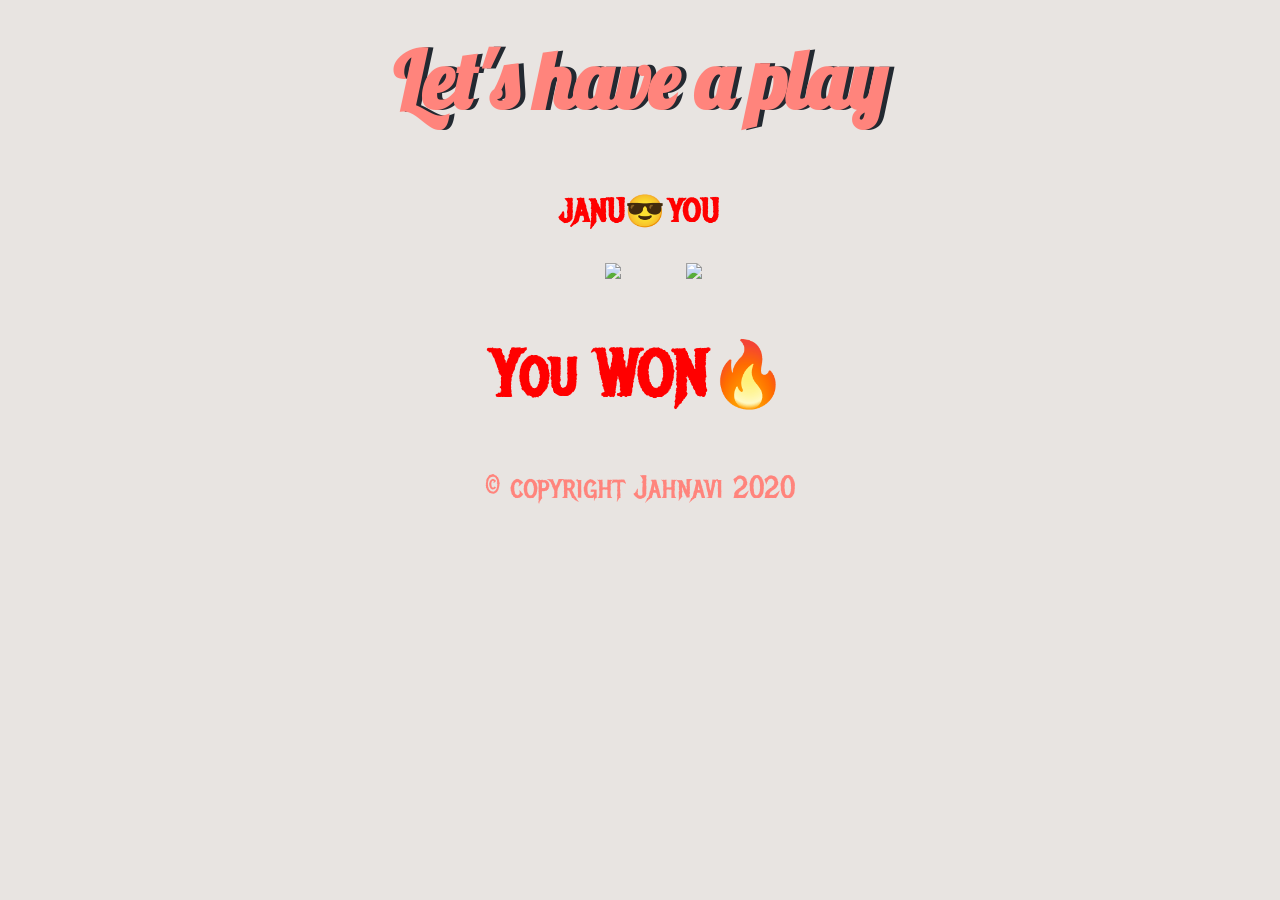
==== index.html @ 4a50845d "dice game" ====
<!DOCTYPE html>
<html lang="en" dir="ltr">
  <head>
    <meta charset="utf-8">
    <title>Dicee</title>
    <link rel="stylesheet" href="styles.css">
    <link href="https://fonts.googleapis.com/css2?family=Lobster&family=Metal+Mania&display=swap" rel="stylesheet">


  </head>
  <body>

    <div class="container">
<h1>Let's have a play</h1>
      <div class="dice">
        <h3>JANU😎</h3>
        <img class="img1" src="images/dice6.png">
      </div>

      <div class="dice">
        <h3>YOU</h3>
        <img class="img2" src="images/dice6.png">
      </div>
      <h2>Refresh Me</h2>

    </div>

    <script src="index.js" charset="utf-8"></script>

  </body>

  <footer>
    © copyright Jahnavi 2020
  </footer>
</html>
---- styles.css ----
.container {
  width: 70%;
  margin: auto;
  text-align: center;
}

.dice {
  text-align: center;
  display: inline-block;

}

body {
  background-color: #e8e4e1;
}

h1 {
  margin: 30px;
  font-family: 'Lobster', cursive;
  text-shadow: 5px 0 #232931;
  font-size: 5rem;
  color: #ff847c;
}

h2 {
  font-size: 4rem;
  color: red;
  font-family: 'Metal Mania', cursive;;
}

h3{
  font-size: 2rem;
  color: red;
  font-family: 'Metal Mania', cursive;;
}

img {
  width: 60%;
}

footer {
  margin-top: 3%;
  margin-bottom: 10%;
  color: #ff847c;
font-size: 2rem;
  text-align: center;
  font-family: 'Metal Mania', cursive;;

}
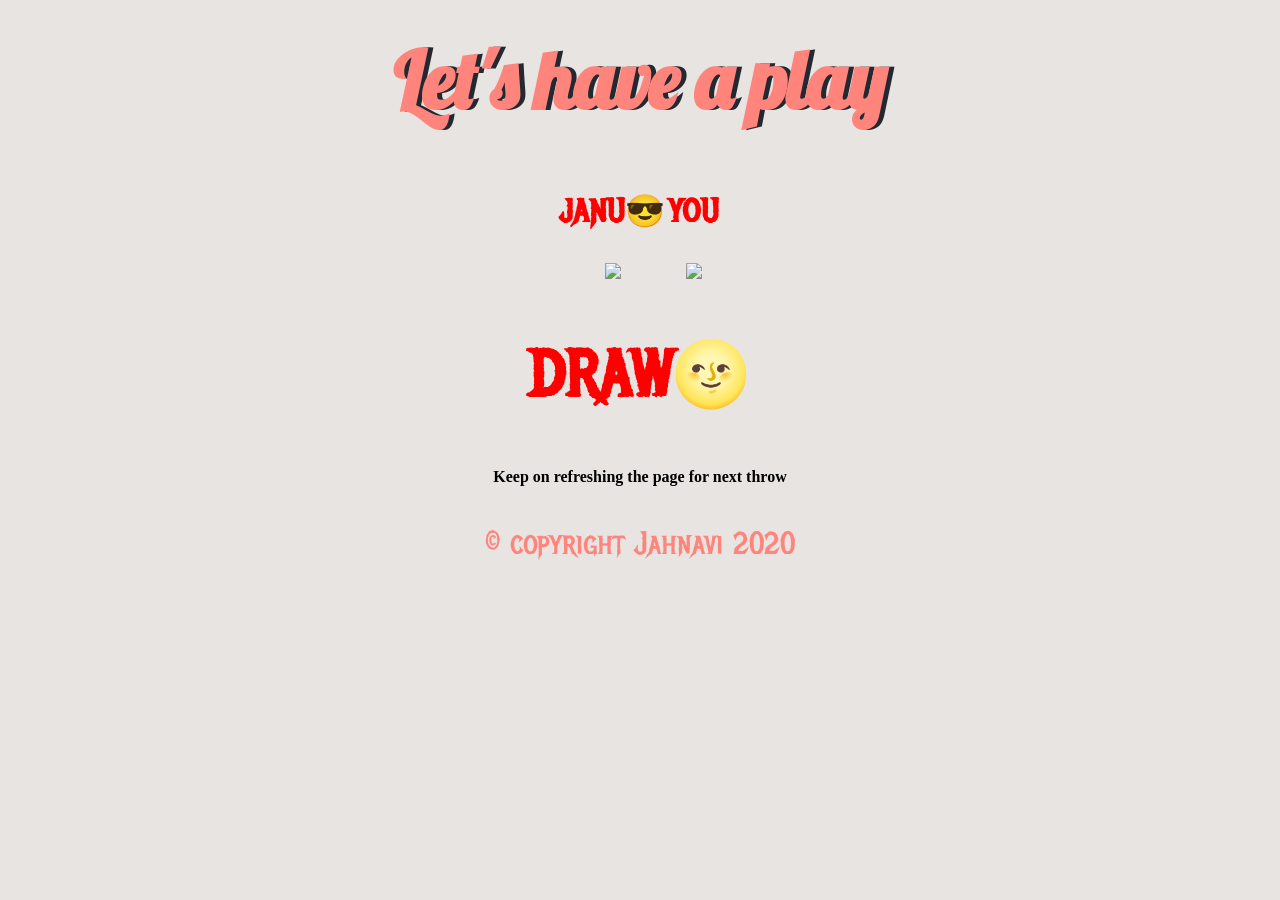
==== commit 4955005a: "Update index.html" ====
--- a/index.html
+++ b/index.html
@@ -22,6 +22,7 @@
         <img class="img2" src="images/dice6.png">
       </div>
       <h2>Refresh Me</h2>
+      <h4>Keep on refreshing the page for next throw</h4>
 
     </div>
 
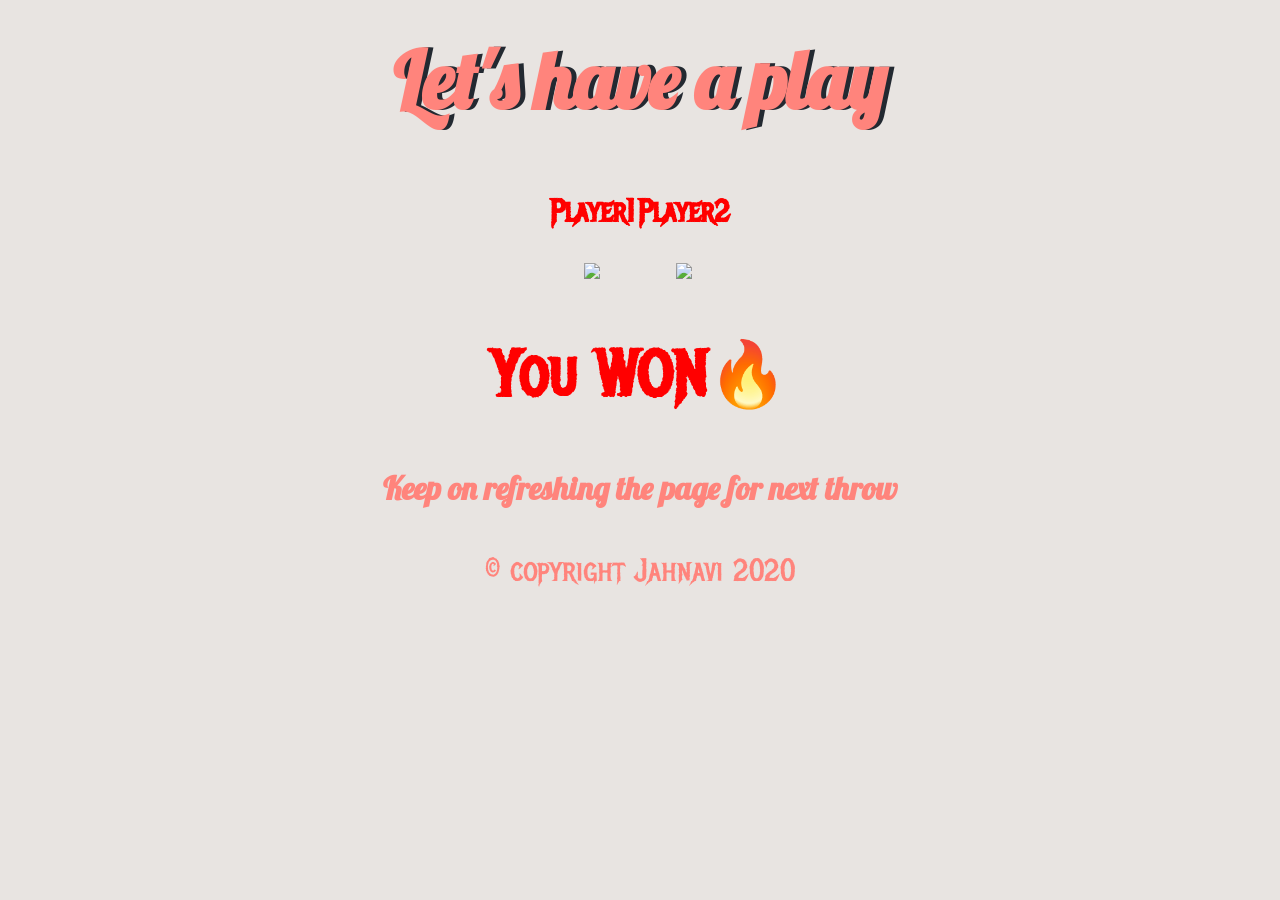
==== commit 9a3c1b18: "Update index.html" ====
--- a/index.html
+++ b/index.html
@@ -13,12 +13,12 @@
     <div class="container">
 <h1>Let's have a play</h1>
       <div class="dice">
-        <h3>JANU😎</h3>
+        <h3>Player1</h3>
         <img class="img1" src="images/dice6.png">
       </div>
 
       <div class="dice">
-        <h3>YOU</h3>
+        <h3>Player2</h3>
         <img class="img2" src="images/dice6.png">
       </div>
       <h2>Refresh Me</h2>
--- a/styles.css
+++ b/styles.css
@@ -25,15 +25,19 @@
 h2 {
   font-size: 4rem;
   color: red;
-  font-family: 'Metal Mania', cursive;;
+  font-family: 'Metal Mania', cursive;
 }
 
 h3{
   font-size: 2rem;
   color: red;
-  font-family: 'Metal Mania', cursive;;
+  font-family: 'Metal Mania', cursive;
 }
-
+h4{
+   font-size: 2rem;
+  color: #ff847c;
+  font-family: 'Lobster', cursive;
+}
 img {
   width: 60%;
 }
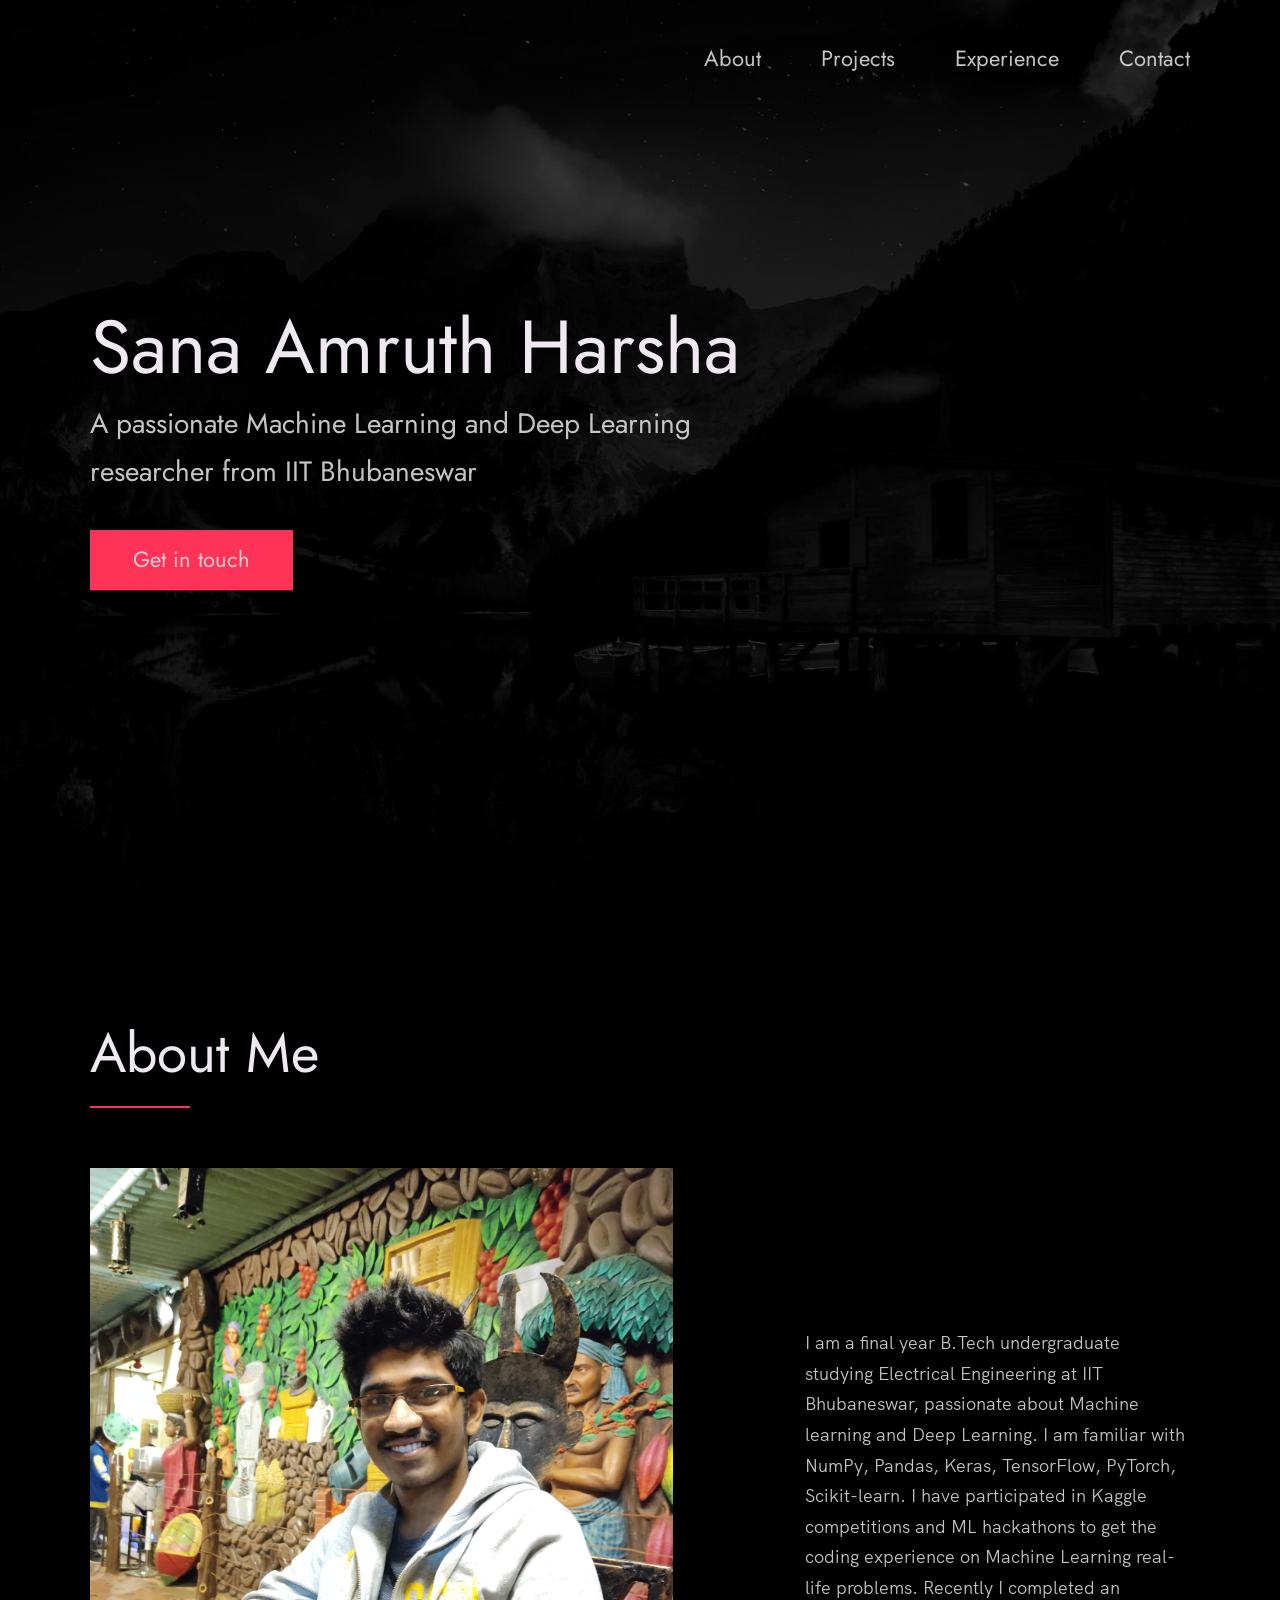
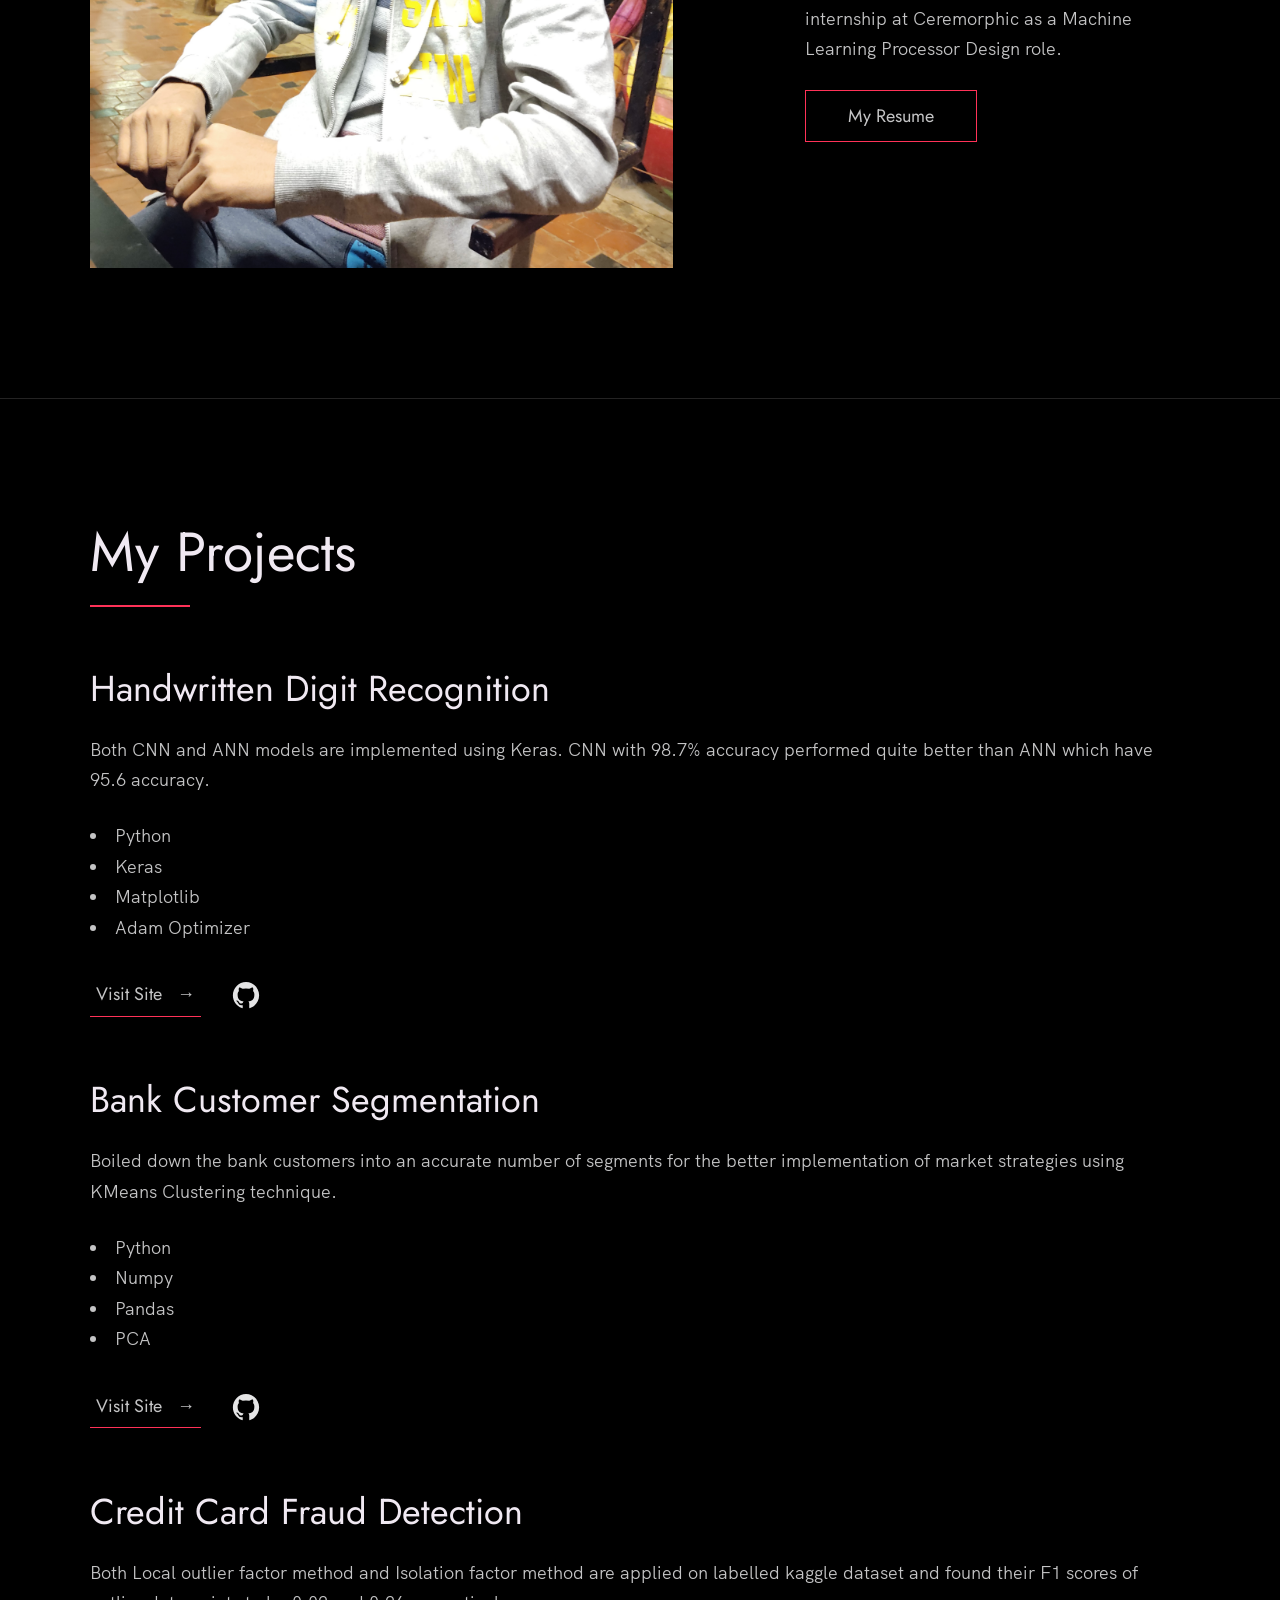
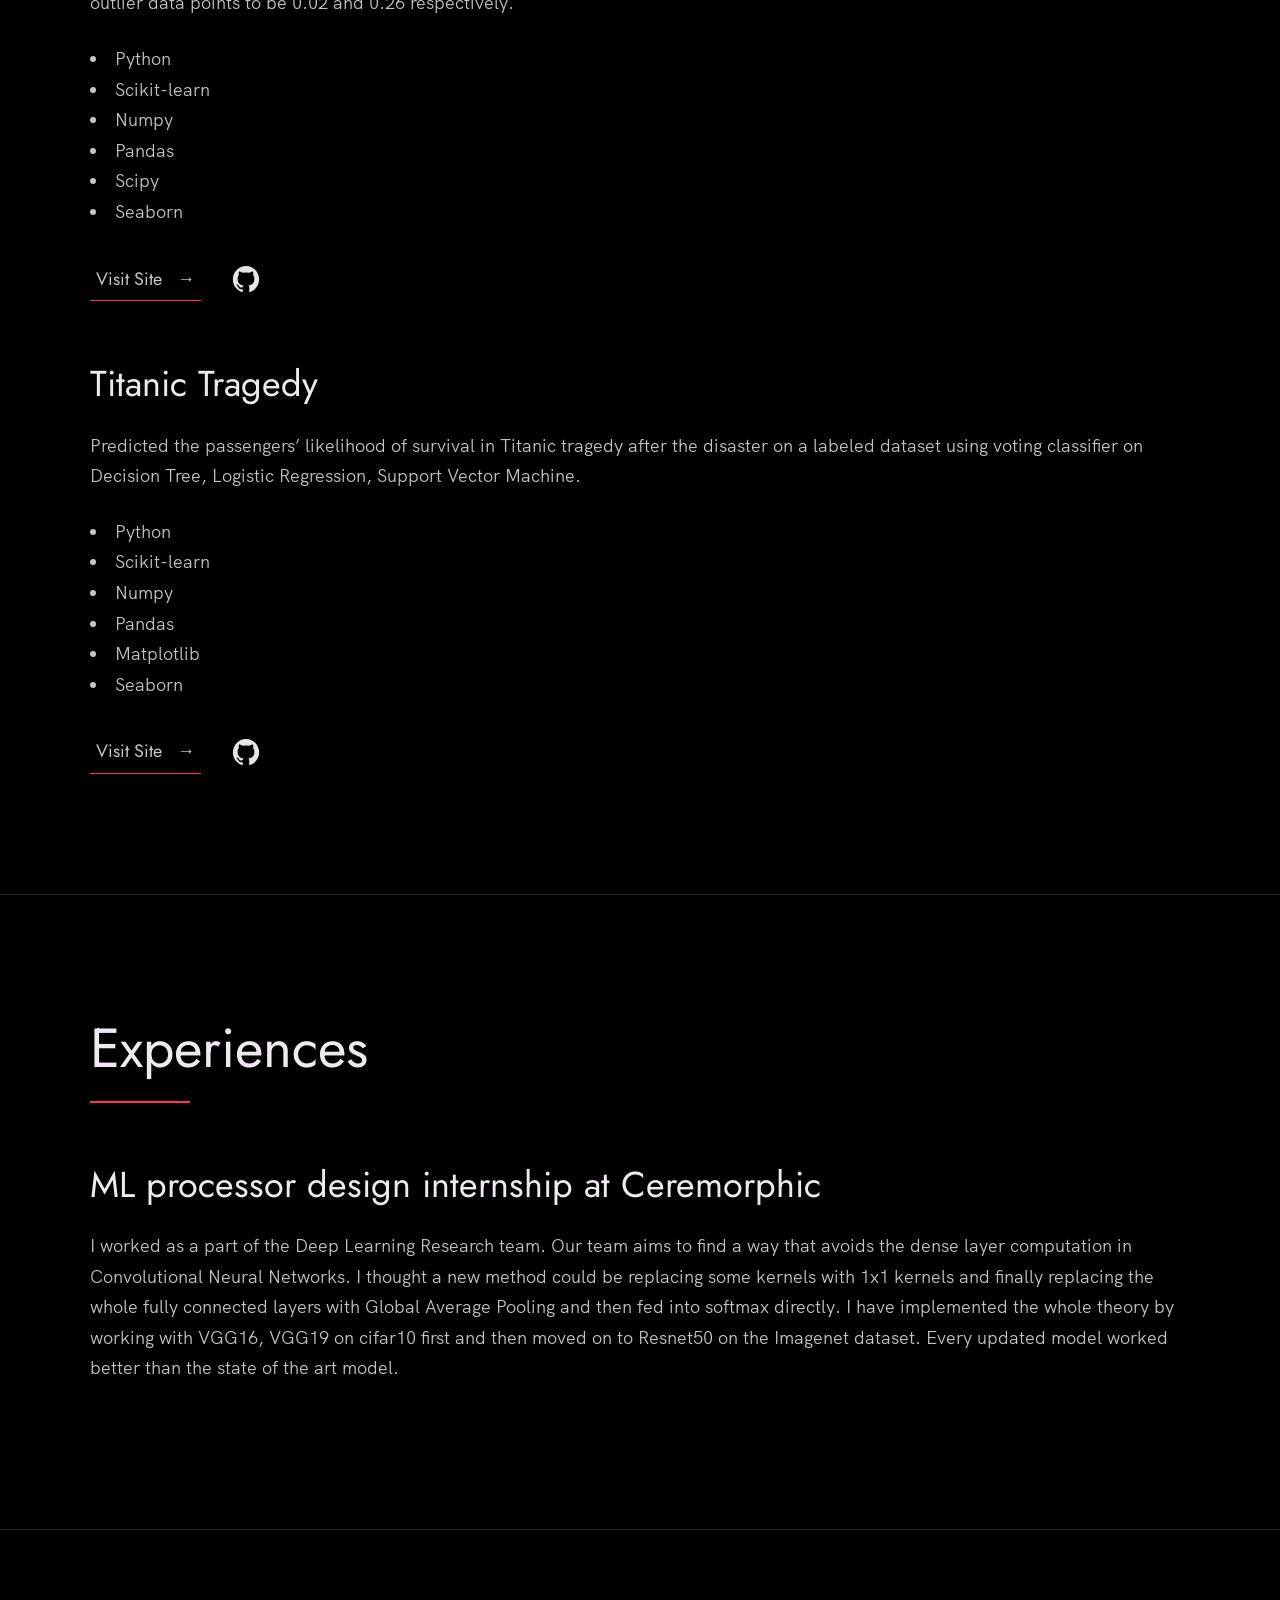
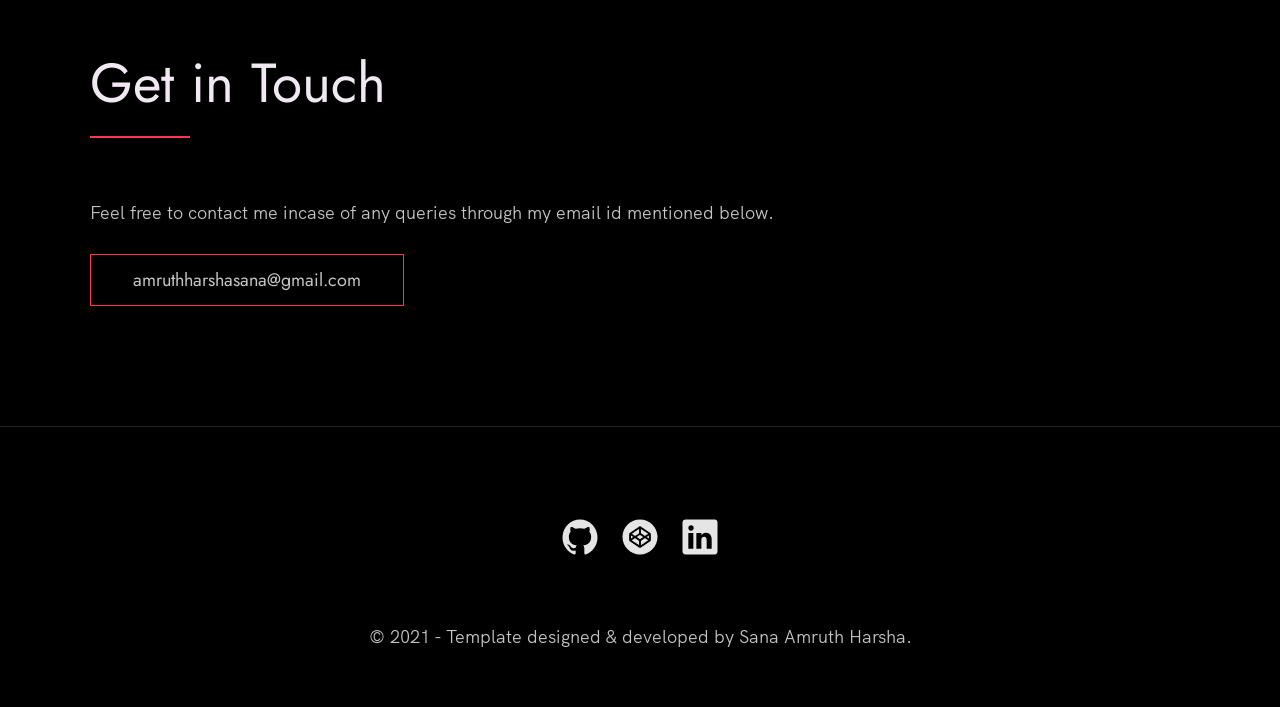
==== commit 2c9f61a6: "Add files via upload" ====
--- a/index.html
+++ b/index.html
@@ -1,36 +1,286 @@
+<!-- 
+  Hello 😊.
+
+  This template is designed and developed by Nisar Hassan Naqvi
+  for anyone to use for free or customize the way they like.
+
+  Github Repo: https://github.com/nisarhassan12/portfolio-template/
+  My Website: https://nisar.dev
+
+  For business & inquires, contact me => syednisarhassan12@gmail.com
+-->
+
+<!--
+  Follow the instructions written in comments to create your stunning portfolio
+-->
+
 <!DOCTYPE html>
-<html lang="en" dir="ltr">
-  <head>
-    <meta charset="utf-8">
-    <title>Dicee</title>
-    <link rel="stylesheet" href="styles.css">
-    <link href="https://fonts.googleapis.com/css2?family=Lobster&family=Metal+Mania&display=swap" rel="stylesheet">
-
-
-  </head>
-  <body>
-
-    <div class="container">
-<h1>Let's have a play</h1>
-      <div class="dice">
-        <h3>Player1</h3>
-        <img class="img1" src="images/dice6.png">
-      </div>
-
-      <div class="dice">
-        <h3>Player2</h3>
-        <img class="img2" src="images/dice6.png">
-      </div>
-      <h2>Refresh Me</h2>
-      <h4>Keep on refreshing the page for next throw</h4>
-
-    </div>
-
-    <script src="index.js" charset="utf-8"></script>
-
-  </body>
-
-  <footer>
-    © copyright Jahnavi 2020
+<html lang="en">
+
+<head>
+  <meta charset="UTF-8" />
+  <meta name="viewport" content="width=device-width, initial-scale=1.0" />
+  <link rel="shortcut icon" type="image/png" href="./images/favicon.png" />
+
+  <!-- Put your site title here -->
+  <title>
+    Amruth Portfolio
+  </title>
+
+  <meta name="description" content="Add small description of yourslef.">
+  <!-- Add some coding keywords below, Ex: (React, CSS etc) -->
+  <meta name="keywords" content="Put your name, skills and some coding keywords" />
+  <link rel="stylesheet" href="index.css" />
+</head>
+
+<body>
+
+  <!-- ***** Header ***** -->
+
+  <header class="header" role="banner" id="top">
+    <div class="row">
+      <nav class="nav" role="navigation">
+        <ul class="nav__items">
+          <li class="nav__item">
+            <a href="#about" class="nav__link">About</a>
+          </li>
+          <li class="nav__item"><a href="#work" class="nav__link">Projects</a></li>
+          <li class="nav__item">
+            <a href="#experi" class="nav__link">Experience</a>
+          </li>
+          
+          <li class="nav__item">
+            <a href="#contact" class="nav__link">Contact</a>
+          </li>
+
+        </ul>
+      </nav>
+    </div>
+    <div class="header__text-box row">
+      <div class="header__text">
+        <h1 class="heading-primary">
+          <!-- Replace the following name with your name -->
+          <span>Sana Amruth Harsha</span>
+        </h1>
+        <!-- Put a small paragraph about yourself -->
+        <p>A passionate Machine Learning and Deep Learning researcher from IIT Bhubaneswar</p>
+        <a href="#contact" class="btn btn--pink">Get in touch</a>
+      </div>
+    </div>
+  </header>
+
+  <main role="main">
+
+    <!-- ***** Work ***** -->
+    <section class="about" id="about">
+      <div class="row">
+        <h2>About Me</h2>
+        <div class="about__content">
+          <div class="about__text">
+            <!-- Replace the below paragraph with info about yourself -->
+            <p>
+              I am a final year B.Tech undergraduate studying Electrical Engineering at IIT Bhubaneswar, passionate about Machine learning and Deep Learning. I am familiar with NumPy, Pandas, Keras, TensorFlow, PyTorch, Scikit-learn. I have participated in Kaggle competitions and ML hackathons to get the coding experience on
+Machine Learning real-life problems. Recently I completed an internship at Ceremorphic as a Machine Learning Processor Design role.
+            </p>
+            <!-- Provide a link to your resume -->
+            <a href="https://drive.google.com/file/d/1zD6Z9ioSCTQMP22d_yyIoJVySQbcvhkI/view?usp=sharing" class="btn">My Resume</a>
+          </div>
+
+          <div class="about__photo-container">
+            <!-- Add a nice photo of yourself -->
+            <img class="about__photo" height=700 src="./images/sana.jpg" alt="" />
+          </div>
+        </div>
+      </div>
+    </section>
+    <section class="work" id="work">
+      <div class="row">
+        <h2>My Projects</h2>
+        <div class="work__boxes">
+
+          <!-- Each div with the work__box class is a project. -->
+
+          <div class="work__bo">
+            <div class="work__tex">
+              <h3>Handwritten Digit Recognition</h3>
+              <p>
+                Both CNN and ANN models are implemented using Keras. CNN with 98.7% accuracy performed quite better than ANN which have 95.6 accuracy.
+              </p>
+              <ul class="work__list">
+                <li>Python</li>
+                <li>Keras</li>
+                <li>Matplotlib</li>
+                <li>Adam Optimizer</li>
+              </ul>
+
+              <div class="work__links">
+                <a href="https://github.com/SanaAmruth" target="_blank" class="link__text">
+                  Visit Site <span>&rarr;</span>
+                </a>
+                <a href="https://github.com/SanaAmruth/MyML/tree/master/ANN_CNN_study" title="View Source Code" target="_blank">
+                  <img src="./images/github.svg" class="work__code" alt="GitHub">
+                </a>
+              </div>
+            </div>
+
+          </div>
+          <br>
+          <br>
+          <div class="work__bo">
+            <div class="work__tex">
+              <h3>Bank Customer Segmentation</h3>
+              <p>
+                Boiled down the bank customers into an accurate number of segments for the better implementation of market strategies using KMeans Clustering technique.
+              </p>
+              <ul class="work__list">
+                <li>Python</li>
+                <li>Numpy</li>
+                <li>Pandas</li>
+                <li>PCA</li>
+              </ul>
+
+              <div class="work__links">
+                <a href="https://github.com/SanaAmruth" target="_blank" class="link__text">
+                  Visit Site <span>&rarr;</span>
+                </a>
+                <a href="https://github.com/SanaAmruth/MyML/tree/master/Customer_segmentation" title="View Source Code" target="_blank">
+                  <img src="./images/github.svg" class="work__code" alt="GitHub">
+                </a>
+              </div>
+            </div>
+
+          </div>
+          <br>
+          <br>
+          <div class="work__bo">
+            <div class="work__tex">
+              <h3>Credit Card Fraud Detection</h3>
+              <p>
+                Both Local outlier factor method and Isolation factor method are applied on labelled kaggle dataset and found their F1 scores of outlier data points to be 0.02 and 0.26 respectively.
+              </p>
+              <ul class="work__list">
+                <li>Python</li>
+                <li>Scikit-learn</li>
+                <li>Numpy</li>
+                <li>Pandas</li>
+                <li>Scipy</li>
+                <li>Seaborn</li>
+              </ul>
+
+              <div class="work__links">
+                <a href="https://github.com/SanaAmruth" target="_blank" class="link__text">
+                  Visit Site <span>&rarr;</span>
+                </a>
+                <a href="https://github.com/SanaAmruth/MyML/tree/master/Credit_card_fraud_detection" title="View Source Code" target="_blank">
+                  <img src="./images/github.svg" class="work__code" alt="GitHub">
+                </a>
+              </div>
+            </div>
+
+          </div>
+          <br>
+          <br>
+          <div class="work__bo">
+            <div class="work__tex">
+              <h3>Titanic Tragedy</h3>
+              <p>
+                Predicted the passengers’ likelihood of survival in Titanic tragedy after the disaster on a labeled dataset using voting classifier on Decision Tree, Logistic Regression, Support Vector Machine.
+              </p>
+              <ul class="work__list">
+                <li>Python</li>
+                <li>Scikit-learn</li>
+                <li>Numpy</li>
+                <li>Pandas</li>
+                <li>Matplotlib</li>
+                <li>Seaborn</li>
+              </ul>
+
+              <div class="work__links">
+                <a href="https://github.com/SanaAmruth" target="_blank" class="link__text">
+                  Visit Site <span>&rarr;</span>
+                </a>
+                <a href="https://github.com/SanaAmruth/MyML/tree/master/Titanic%20Tragedy" title="View Source Code" target="_blank">
+                  <img src="./images/github.svg" class="work__code" alt="GitHub">
+                </a>
+              </div>
+            </div>
+
+          </div>
+        </div>
+      </div>
+    </section>
+
+
+
+    <!-- ***** About ***** -->
+
+    
+  </main>
+
+
+  <section class="contact" id="experi">
+    <div class="row">
+      <h2>Experiences</h2>
+      <div class="contact__ino">
+        <h3>ML processor design internship at Ceremorphic</h3>
+        <p>
+          I worked as a part of the Deep Learning Research team. Our team aims to find a way that avoids the dense layer computation in Convolutional Neural Networks. I thought a new method could be replacing some kernels with 1x1 kernels and finally replacing the whole fully connected layers with Global Average Pooling and then fed into softmax directly. I have implemented the whole theory by working with VGG16, VGG19 on cifar10 first and then moved on to Resnet50 on the Imagenet dataset. Every updated model worked better than the state of the art model.
+        </p>
+        
+      </div>
+    </div>
+  </section>
+  <!-- ***** Contact ***** -->
+
+  <section class="contact" id="contact">
+    <div class="row">
+      <h2>Get in Touch</h2>
+      <div class="contact__info">
+        <p>
+          Feel free to contact me incase of any queries through my email id mentioned below.
+        </p>
+        <!-- Replace the email with yours -->
+        <a href="mailto:amruthharshasana@gmail.com" class="btn">amruthharshasana@gmail.com</a>
+      </div>
+    </div>
+  </section>
+
+  <!-- ***** Footer ***** -->
+
+  <footer role="contentinfo" class="footer">
+    <div class="row">
+      <!-- Update the links to point to your accounts -->
+      <ul class="footer__social-links">
+        <li class="footer__social-link-item">
+          <a href="https://github.com/SanaAmruth" title="Link to Github Profile">
+            <img src="./images/github.svg" class="footer__social-image" alt="Github">
+          </a>
+        </li>
+        <li class="footer__social-link-item">
+          <a href="https://codepen.io/sana_codes" title="Link to Codepen Profile">
+            <img src="./images/codepen.svg" class="footer__social-image" alt="Codepen">
+          </a>
+        </li>
+        <li class="footer__social-link-item">
+          <a href=https://www.linkedin.com/in/amruth-harsha-sana-4142971b2/">
+            <img src="./images/linkedin.svg" title="Link to Linkedin Profile" class="footer__social-image" alt="Linkedin">
+          </a>
+        </li>
+      </ul>
+
+      <p>
+        &copy; 2021 - Template designed & developed by Sana Amruth Harsha.
+      </p>
+
+        
+
+    </div>
   </footer>
-</html>
+
+  <a href="#top" class="back-to-top" title="Back to Top">
+    <img src="./images/arrow-up.svg" alt="Back to Top" class="back-to-top__image"/>
+  </a>
+  <script src="./index.js"></script>
+</body>
+
+</html>
--- a/index.css
+++ b/index.css
@@ -0,0 +1,613 @@
+/* --------------------------------------- */
+/* ----- Basic Setup ----- */
+/* --------------------------------------- */
+
+@font-face {
+    font-family: 'Hk Grotesk';
+    font-style: normal;
+    font-weight: 400;
+    src: url('./fonts/HKGrotesk-Regular.woff') format('woff');
+}
+
+@font-face {
+    font-family: 'Jost';
+    font-style: normal;
+    font-weight: 400;
+    src: url('./fonts/Jost-Regular.ttf') format('woff');
+}
+
+* {
+    margin: 0;
+    padding: 0;
+    box-sizing: inherit;
+}
+
+:root {
+    --font-size-small: 1.8rem;
+    --font-size-normal: 2.2rem;
+    --font-size-medium: 2.8rem;
+    --font-size-medium-1: 3.6rem;
+    --font-size-large: 5.5rem;
+    --font-size-huge: 7.5rem;
+    --font-stack: 'Hk Grotesk', sans-serif;
+
+    --line-height-normal: 1.7;
+    --line-height-small: 1.2;
+
+    --black: #000;
+    --pink: #ff3258;
+    --white: #f0e9f2;
+    --white-1: #e5e5e6da;
+
+
+    --container-max-width: 1180px;
+    --container-normal-width: 800px;
+    --container-medium-width: 700px; 
+    --container-small-width: 500px;
+
+    --gutter-huge: 12rem;
+    --gutter-medium: 6rem;
+    --gutter-normal: 3rem;
+    --gutter-small-1: 2.5rem;
+    --gutter-small: 2rem;
+
+    --border-light: 1px solid rgb(36, 35, 35);
+}
+
+html {
+    font-size: 62.5%; /* (16/10)*100 = 62.5% => 1rem = 10px */
+    box-sizing: border-box;
+    scroll-behavior: smooth;
+}
+
+@media(max-width: 1000px) {
+    html {
+        font-size: 52%;
+    }
+}
+
+body {
+    font-size: var(--font-size-small);
+    font-family: var(--font-stack);
+    font-weight: 400;
+    color: var(--white-1);
+    line-height: var(--line-height-normal);
+    background: var(--black);
+    overflow-x: hidden;
+}
+
+.row {
+    max-width: var(--container-max-width);
+    margin: 0 auto;
+}
+
+@media(max-width: 1340px) {
+    .row {
+        max-width: 1100px;
+    }
+}
+
+@media(max-width: 1240px) {
+    .row {
+        padding: 0 var(--gutter-medium);
+    }
+}
+
+@media(max-width: 600px) {
+    .row {
+        padding: 0 var(--gutter-normal);
+    }
+}
+
+@media(max-width: 600px) {
+    .row {
+        padding: 0 var(--gutter-small);
+    }
+}
+
+section {
+    padding: var(--gutter-huge) 0;
+    border-bottom: var(--border-light);
+}
+
+img {
+    object-fit: contain;
+    max-width: 100%;
+}
+
+/* --------------------------------------- */
+/* ----- Headlines and Paragraphs ----- */
+/* --------------------------------------- */
+
+h1,
+h2,
+h3 {
+    font-family: 'Jost', sans-serif;
+    font-weight: 400;
+    line-height: var(--line-height-small);
+    color: var(--white);
+}
+
+.heading-primary {
+    line-height: 1;
+    font-size: var(--font-size-huge);
+    font-weight: 400;
+}
+
+@media(max-width: 900px) {
+    .heading-primary {
+        font-size: 6.5rem;
+    }
+}
+
+h2 {
+    font-size: var(--font-size-large);
+    margin-bottom: var(--gutter-medium);
+}
+
+h2::after {
+    content: '';
+    display: block;
+    height: 2px;
+    width: 10rem;
+    background: var(--pink);
+    margin: var(--gutter-small) 0;
+}
+
+h3 {
+    font-size: var(--font-size-medium-1);
+    margin-bottom: var(--gutter-small);
+}
+
+@media(max-width: 500px) {
+    .heading-primary {
+        font-size: var(--font-size-large);
+    }
+
+    h2 {
+        font-size: var(--font-size-medium-1);
+    }
+
+    h3 {
+        font-size: var(--font-size-medium);
+    }
+}
+
+p {
+    margin: var(--gutter-small-1) 0;
+}
+
+@media(max-width: 900px) {
+    p { 
+        max-width: var(--container-small-width);
+    }
+}
+
+/* --------------------------------------- */
+/* ----- Buttons and Links ----- */
+/* --------------------------------------- */
+
+a {
+    color: var(--white);
+    font-weight: 400;
+    font-family: 'Jost', sans-serif;
+    transition: all .2s;
+    outline: 2px solid transparent;
+}
+
+::-moz-focus-inner {
+    border: 0;
+}
+
+button:focus,
+a:focus {
+    outline: 2px solid var(--pink);
+}
+
+body:not(.user-is-tabbing) button:focus,
+body:not(.user-is-tabbing) a:focus {
+    outline: none;
+}
+
+.link:hover {
+    color: var(--pink);
+}
+
+.btn {
+    position: relative;
+    display: inline-block;
+    padding: 1rem 4.2rem;
+    text-decoration: none;
+    color: inherit;
+    border: 1px solid  var(--pink);
+    font-weight: 400;
+}
+
+.btn:focus {
+    outline: none;
+}
+
+.btn::after {
+    content: '';
+    display: block;
+    position: absolute;
+    top: 0;
+    left: 0;
+    right: 100%;
+    background: var(--white);
+    height: 100%;
+    z-index: -1;
+    transition: all 0.2s cubic-bezier(1, 0.68, 0.16, 0.9);
+}
+
+.btn:hover::after,
+.btn:focus::after {
+    right: 0;
+    background: var(--pink);
+}
+
+.btn--pink {
+    background: var(--pink);
+    transition: all 0.2s;
+}
+
+.btn--pink::after {
+    display: none;
+}
+
+.btn--pink:hover,
+.btn--pink:focus {
+    background: transparent;
+}
+
+.link__text {
+    position: relative;
+    display: inline-block;
+    padding: .6rem;
+    color: inherit;
+    text-decoration: none;
+    border-bottom: 1px solid var(--pink);
+}
+
+.link__text::after {
+    content: '';
+    display: block;
+    position: absolute;
+    top: 0;
+    left: 0;
+    right: 100%;
+    background: var(--white);
+    height: 100%;
+    z-index: -1;
+    transition: all 0.2s cubic-bezier(1, 0.68, 0.16, 0.9);
+}
+
+.link__text:focus {
+    outline: none;
+}
+
+.link__text:hover::after,
+.link__text:focus:after {
+    right: 0;
+    background: var(--pink);
+}
+
+.link__text span {
+    padding-left: 1rem;
+    font-family: sans-serif;
+}
+
+/* ----- Back to Top ----- */
+
+.back-to-top {
+    position: fixed;
+    bottom: 4rem;
+    right: 4rem;
+    display: flex;
+    justify-content: center;
+    align-items: center;
+    height: 5.5rem;
+    width: 5.5rem;
+    background-color: var(--pink);
+    border-radius: 50%;
+    z-index: 10;
+    visibility: hidden;
+    transition: all .4s;
+}
+
+.back-to-top__image {
+    height: 70%;
+}
+
+@media(max-width: 900px) {
+    .back-to-top {
+        right: 2rem;
+    }
+}
+
+@media(max-width: 500px) {
+    .back-to-top {
+        right: 1rem;
+    }
+}
+
+/* --------------------------------------- */
+/* ----- Navigation ----- */
+/* --------------------------------------- */
+
+.nav {
+    display: flex;
+    justify-content: flex-end;
+    padding: var(--gutter-normal) 0;
+}
+
+.nav__items {
+    display: flex;
+    list-style: none;
+}
+
+.nav__item:not(:last-child) {
+    margin-right: var(--gutter-medium);
+}
+
+@media(max-width: 500px) {
+    .nav {
+        justify-content: center;
+    }
+}
+
+@media(max-width: 400px) {
+    .nav__item:not(:last-child) {
+        margin-right: var(--gutter-normal);
+    }
+}
+
+@media(max-width: 300px) {
+    .nav {
+        font-size: var(--font-size-small);
+    }
+}
+
+.nav__link {
+    position: relative;
+    display: inline-block;
+    padding: 1rem 0;
+    text-decoration: none;
+    color: inherit;
+    transition: all .2s;
+}
+
+.nav__link::after {
+    content: '';
+    position: absolute;
+    bottom: 0;
+    left: 0;
+    right: 100%;
+    display: inline-block;
+    height: 1rem;
+    background: var(--white);
+    transition: all 0.25s cubic-bezier(1, 0.68, 0.16, 0.9);
+}
+
+.nav__link:hover {
+    color: var(--pink);
+}
+
+.nav__link:hover::after {
+    right: 0;
+    height: 2px;
+    background: var(--pink);
+}
+
+/* --------------------------------------- */
+/* ----- Header ----- */
+/* --------------------------------------- */
+
+.header {
+    background: linear-gradient(rgba(0,0,0, .1), rgba(0,0,0, .4)), 
+        url('./images/header.jpg');
+    height: 100vh;
+    background-size: cover;
+    background-position: center;
+    background-attachment: fixed;
+    font-size: var(--font-size-normal);
+}
+
+.header__text {
+    position: absolute;
+    top: 50%;
+    transform: translateY(-50%);
+}
+
+.header__text p {
+    margin: 1.5rem 0 3.5rem;
+    max-width: var(--container-medium-width);
+    font-family: 'Jost', sans-serif;
+    font-size: var(--font-size-medium);
+}
+
+@media(max-width: 500px) {
+    .header {
+        text-align: center;
+    }
+
+    .header__text p {
+        transform: scale(.8);
+    }
+}
+
+/* --------------------------------------- */
+/* ----- Work ----- */
+/* --------------------------------------- */
+
+.work__box {
+    display: flex;
+    align-items: center;
+}
+
+@media(max-width: 900px) {
+    .work__box {
+        align-items: initial;
+        flex-direction: column-reverse;
+    }
+}
+
+.work__box:not(:last-child) {
+    margin-bottom: 25rem;
+}
+
+@media(max-width: 500px) {
+    .work__box:not(:last-child) {
+        margin-bottom: 20rem;
+    }
+}
+
+.work__links {
+    display: flex;
+    align-items: center;
+}
+
+.work__text {
+    flex: 0 0 30%;
+}
+
+.work__list {
+    /* list-style-type: square; */
+    list-style-position: inside;
+    margin-bottom: var(--gutter-normal);
+}
+
+.work__code {
+    display: block;
+    height: 3rem;
+    margin-left: var(--gutter-normal);
+    transition: all .3s;
+}
+
+.work__code:hover {
+    transform: scale(1.2);
+}
+
+.work__image-box {
+    margin-bottom: var(--gutter-normal);
+}
+
+@media(min-width: 901px) {
+    .work__image-box {
+        flex: 1;
+        margin: 0 0 0 10rem;
+    }
+}
+
+@media(max-width: 900px) {
+    .work__code {
+        height: 4rem;
+    }
+}
+
+/* --------------------------------------- */
+/* ----- Clients ----- */
+/* --------------------------------------- */
+
+.client__logos {
+    display: flex;
+    justify-content: space-between;
+    filter: invert(100%) grayscale(100%) opacity(.8);
+}
+
+.client__logo {
+    height: 6.5rem;
+    max-width: 18rem;
+}
+
+@media(max-width: 1240px) {
+    .client__logos {
+        overflow-x: scroll;
+        padding: var(--gutter-normal);
+    }
+
+    .client__logo:not(:last-of-type) {
+        margin-right: var(--gutter-medium);
+    }
+}
+
+/* --------------------------------------- */
+/* ----- About ----- */
+/* --------------------------------------- */
+
+.about__content {
+    display: flex;
+    flex-direction: row-reverse;
+    align-items: center;
+}
+
+@media(max-width: 900px) {
+    .about__content {
+        flex-direction: column-reverse;
+        align-items: initial;
+    }
+}
+
+.about__photo-container {
+    margin-bottom: var(--gutter-normal);
+}
+
+@media(min-width: 901px) {
+    .about__text {
+        flex: 0 0 35%;
+    }
+    
+    .about__photo-container {
+        flex: 1;
+        margin: 0 var(--gutter-huge) 0 0;
+    }
+}
+
+/* --------------------------------------- */
+/* ----- Contact ----- */
+/* --------------------------------------- */
+
+.contact__info {
+    max-width: var(--container-medium-width);
+}
+
+/* --------------------------------------- */
+/* ----- Footer ----- */
+/* --------------------------------------- */
+
+.footer {
+    text-align: center;
+    padding: var(--gutter-medium) 0 var(--gutter-normal);
+}
+
+.footer__social-links {
+    display: flex;
+    justify-content: center;
+    padding: var(--gutter-normal) 0;
+    list-style: none;
+}
+
+.footer__social-link-item:not(:last-of-type) {
+    margin-right: var(--gutter-small);
+}
+
+.footer__social-image {
+    height: 4rem;
+}
+
+.footer__github-buttons {
+    display: flex;
+    justify-content: center;
+}
+
+.footer__github-buttons iframe {
+    height: 2.5rem;
+    width: 84px;
+    transform: translateY(3px);
+}
+
+@media(max-width: 500px) {
+    .footer {
+        padding: var(--gutter-medium) 0;
+    } 
+}
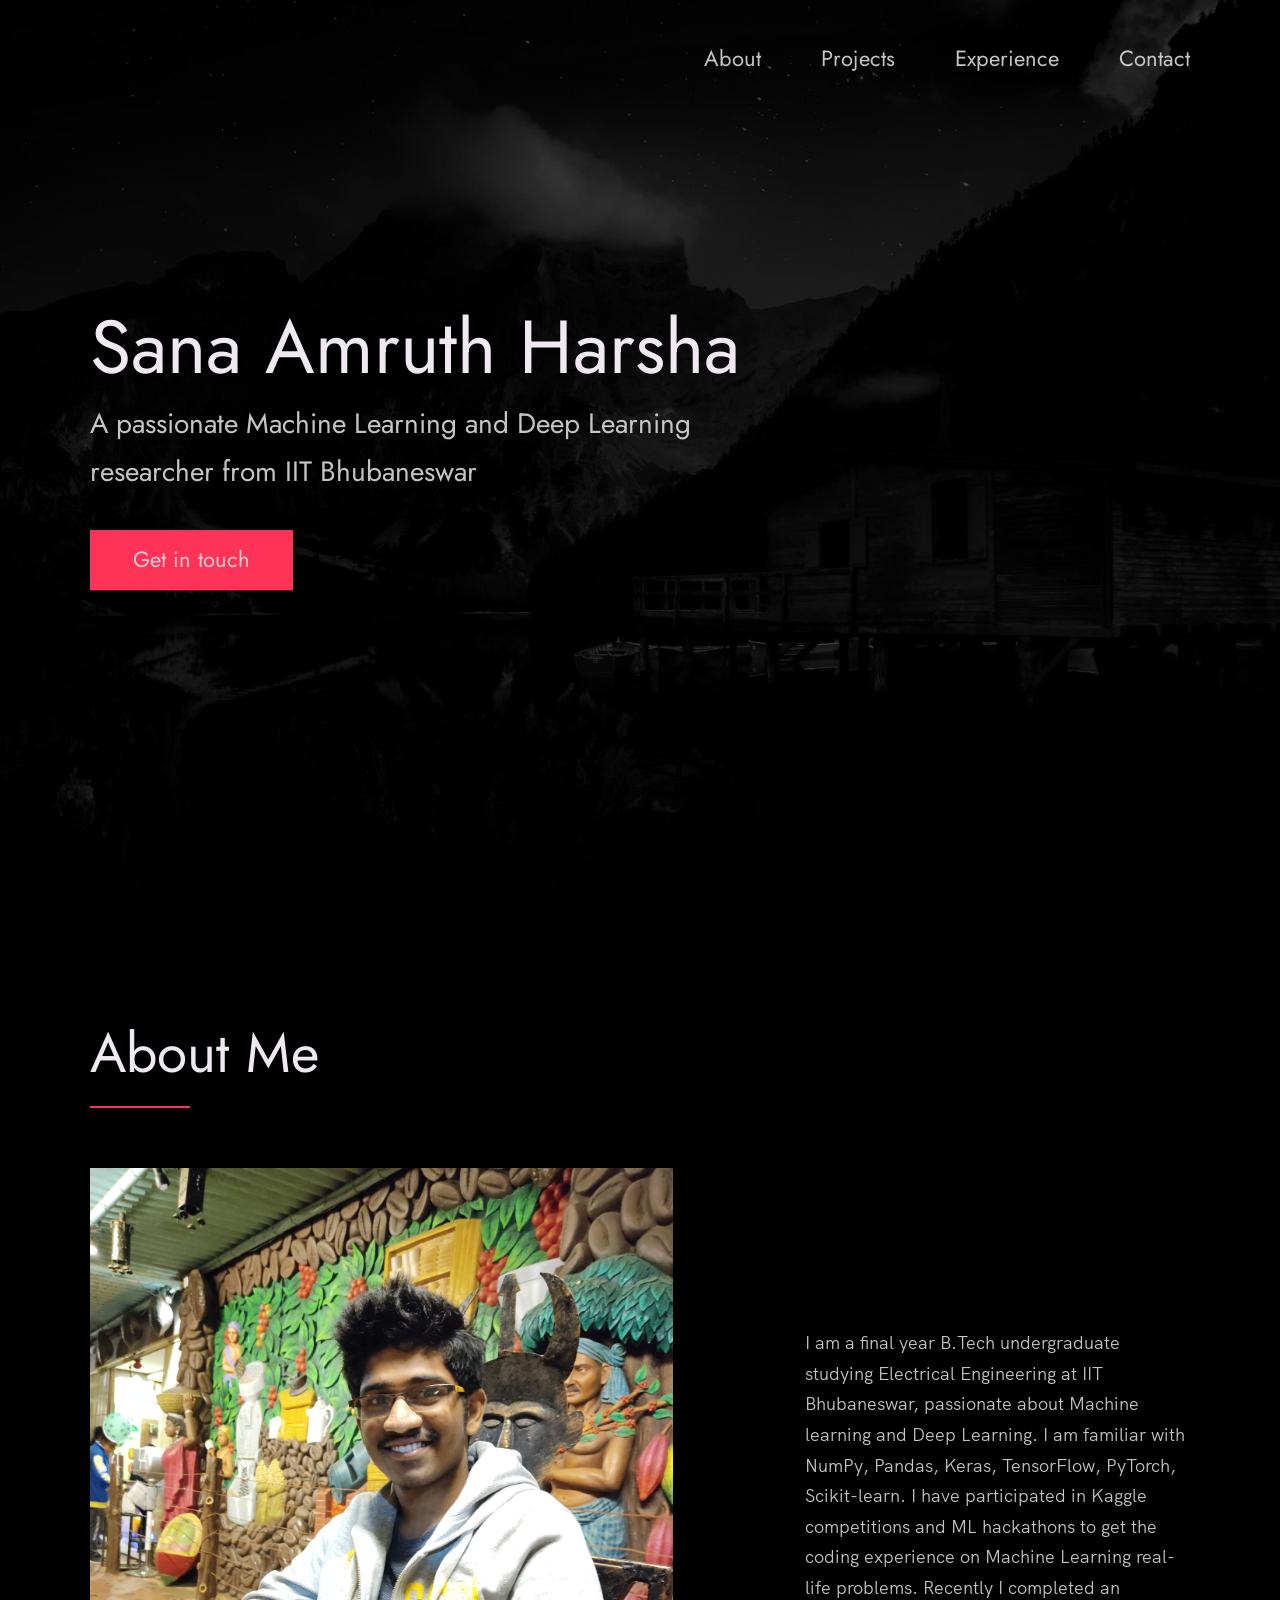
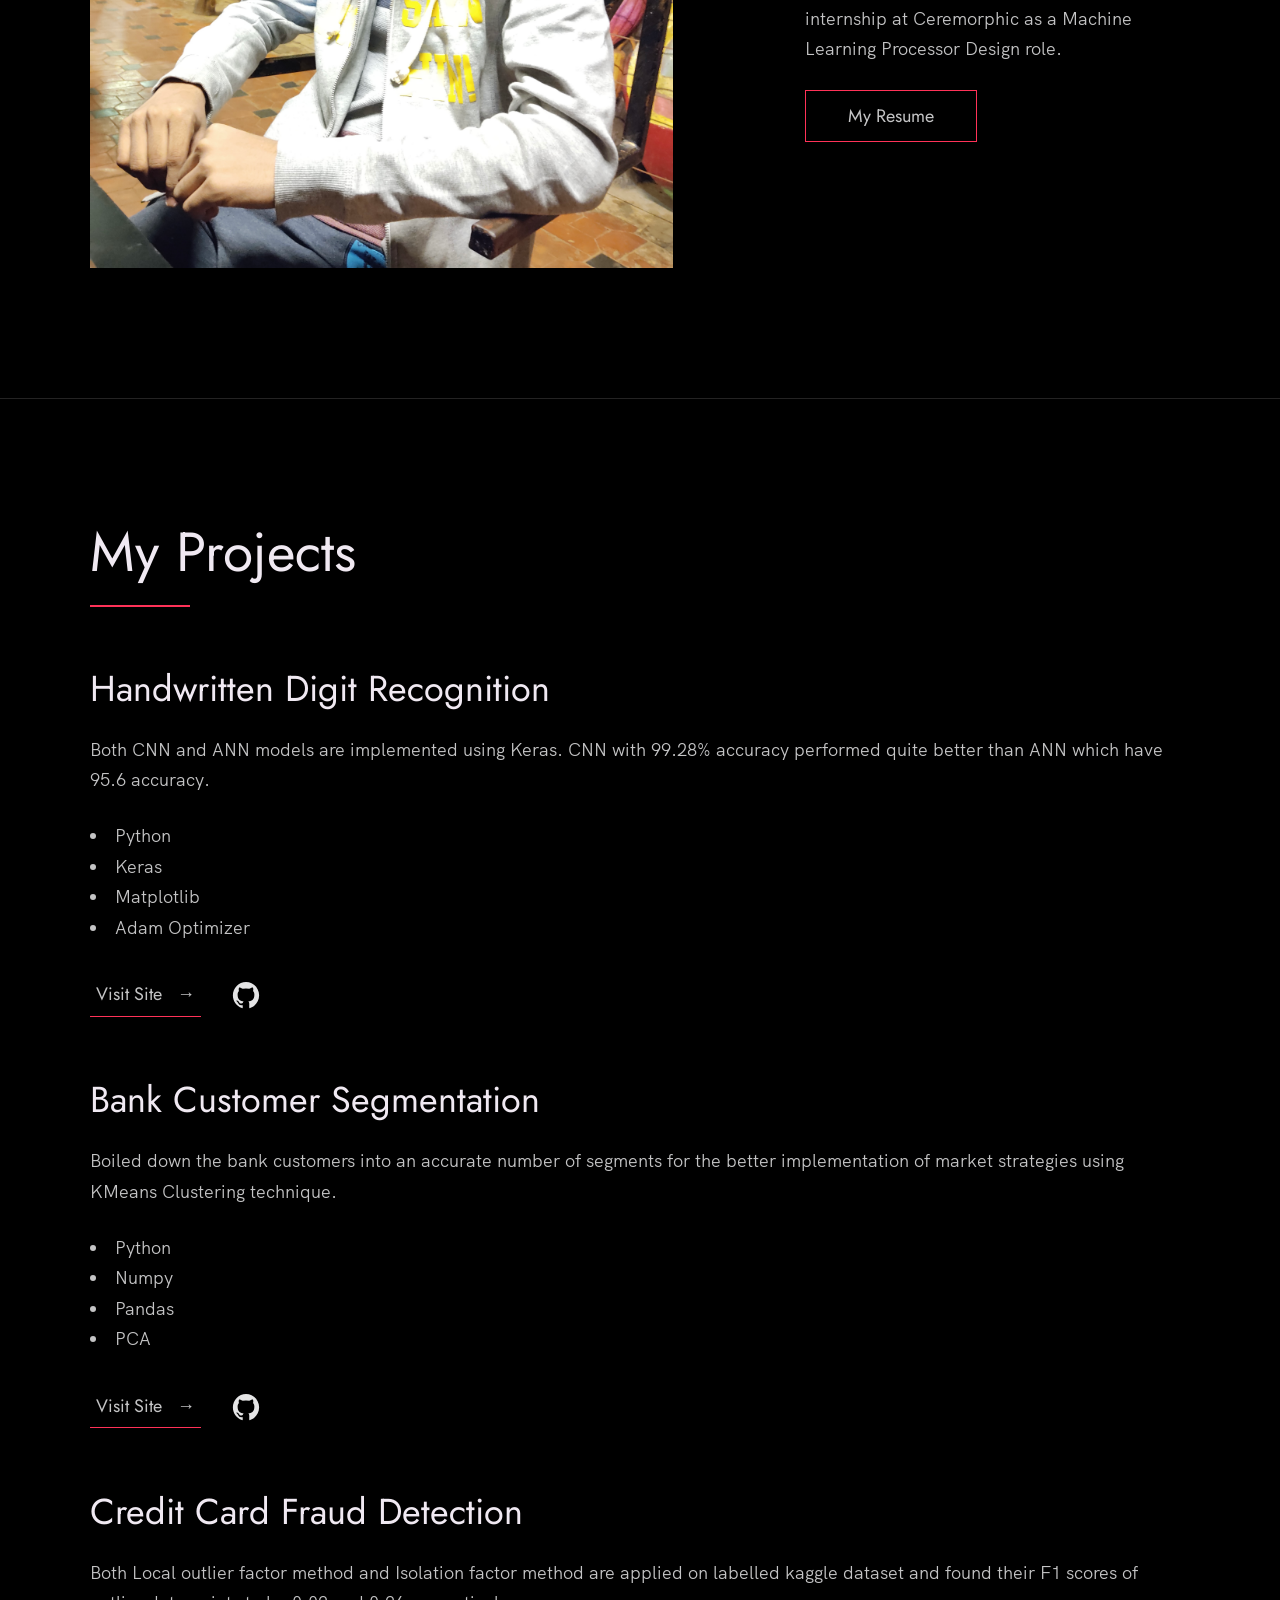
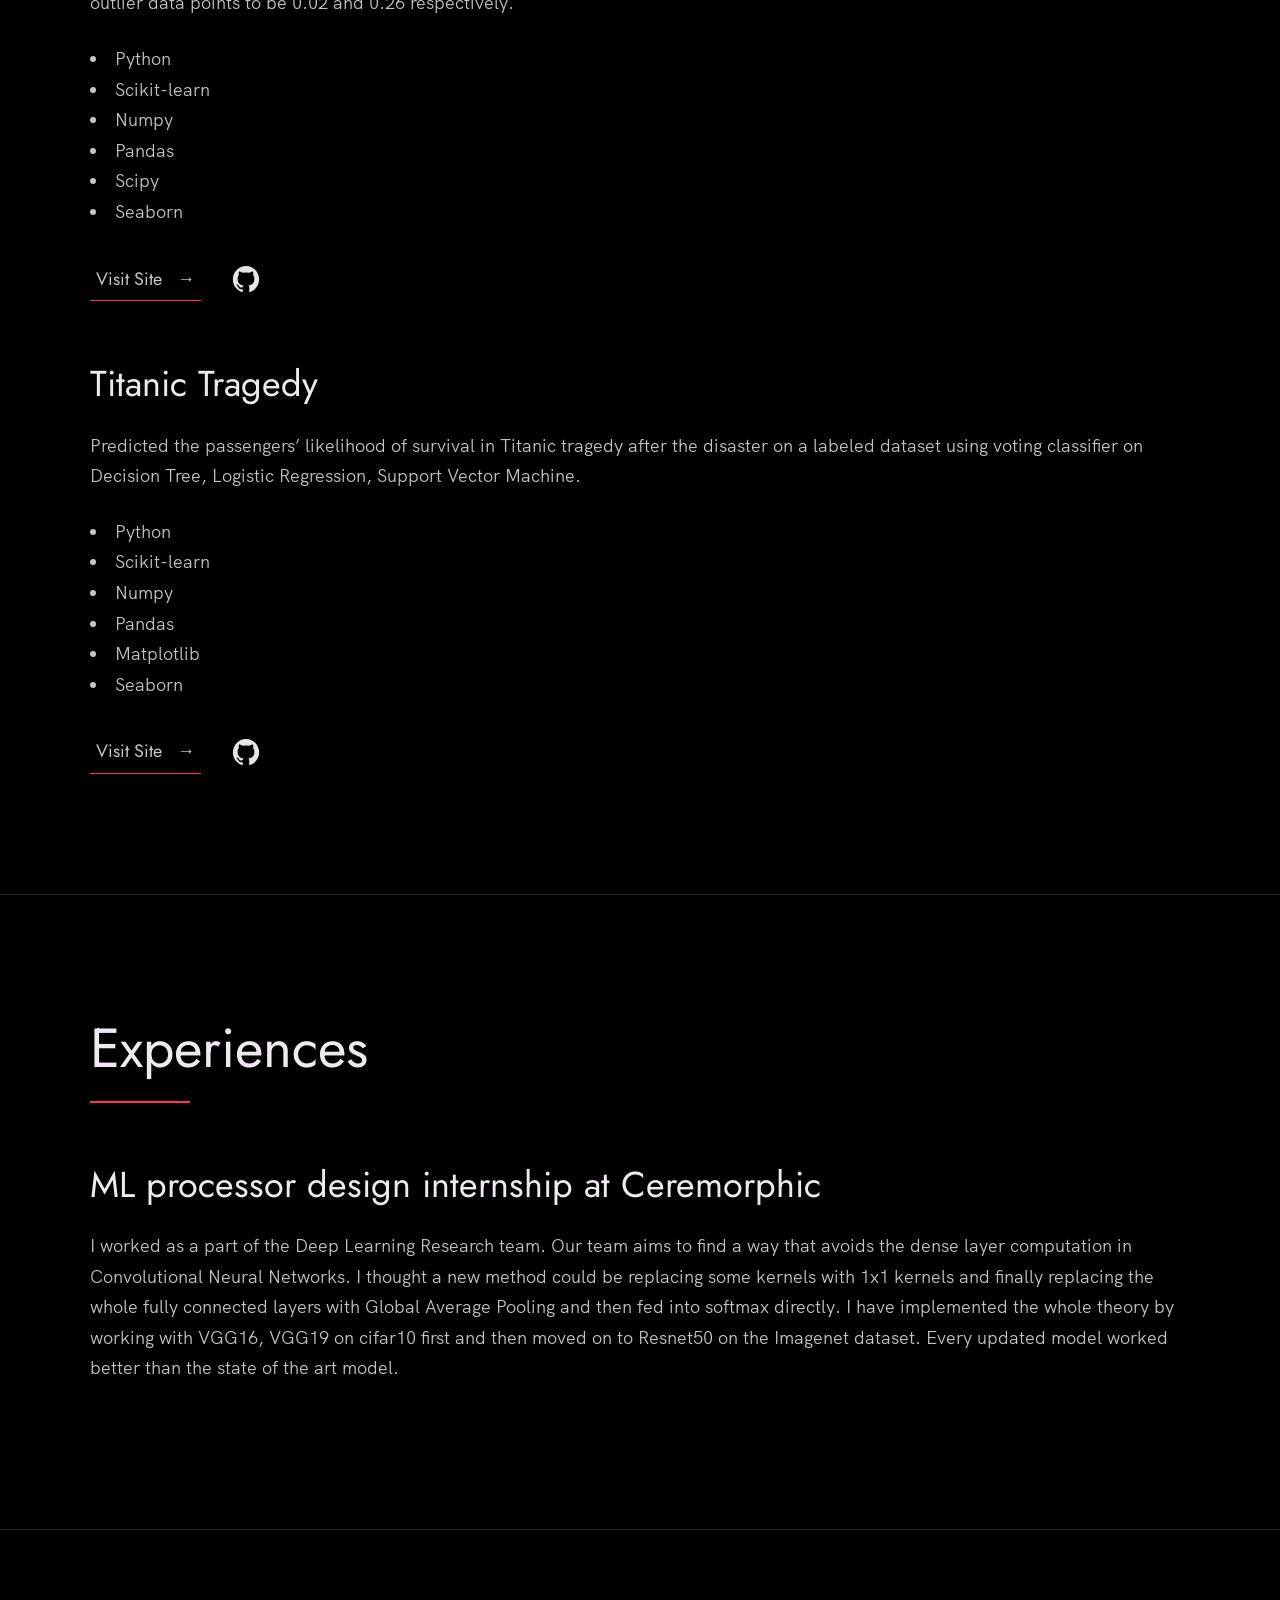
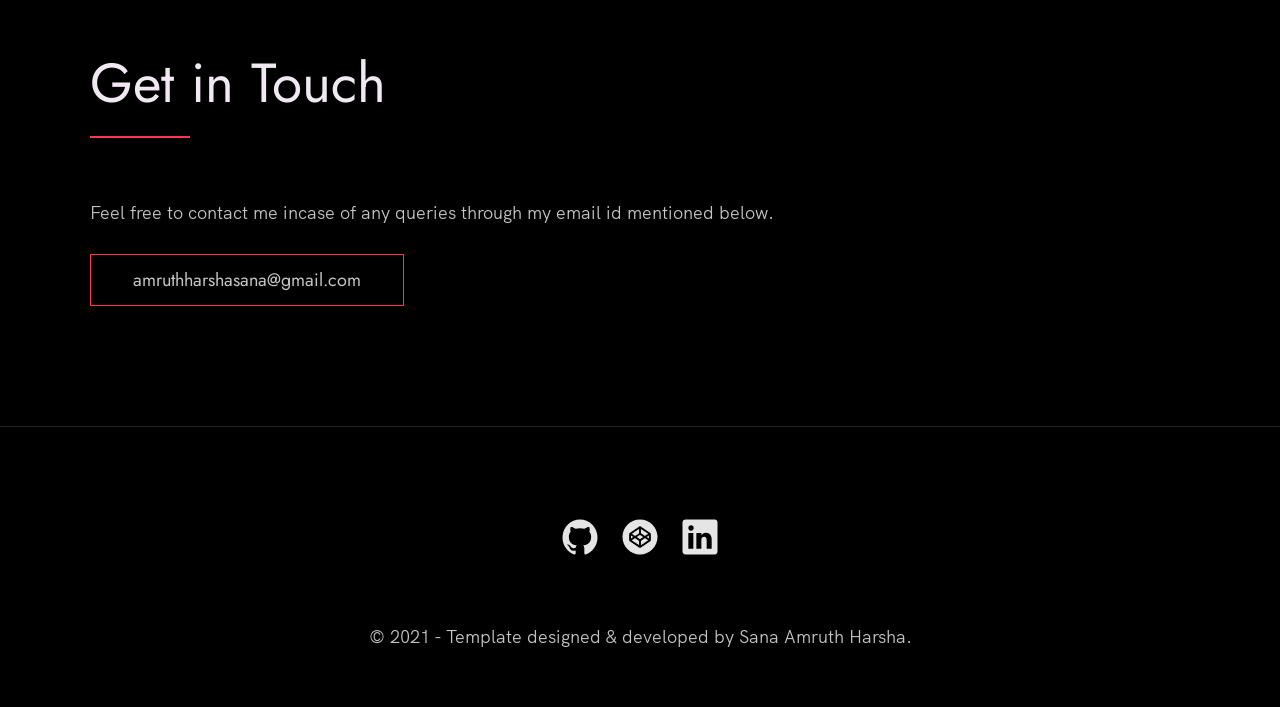
==== commit 4a3ed096: "Update index.html" ====
--- a/index.html
+++ b/index.html
@@ -104,7 +104,7 @@
             <div class="work__tex">
               <h3>Handwritten Digit Recognition</h3>
               <p>
-                Both CNN and ANN models are implemented using Keras. CNN with 98.7% accuracy performed quite better than ANN which have 95.6 accuracy.
+                Both CNN and ANN models are implemented using Keras. CNN with 99.28% accuracy performed quite better than ANN which have 95.6 accuracy.
               </p>
               <ul class="work__list">
                 <li>Python</li>
@@ -283,4 +283,4 @@
   <script src="./index.js"></script>
 </body>
 
-</html>+</html>
